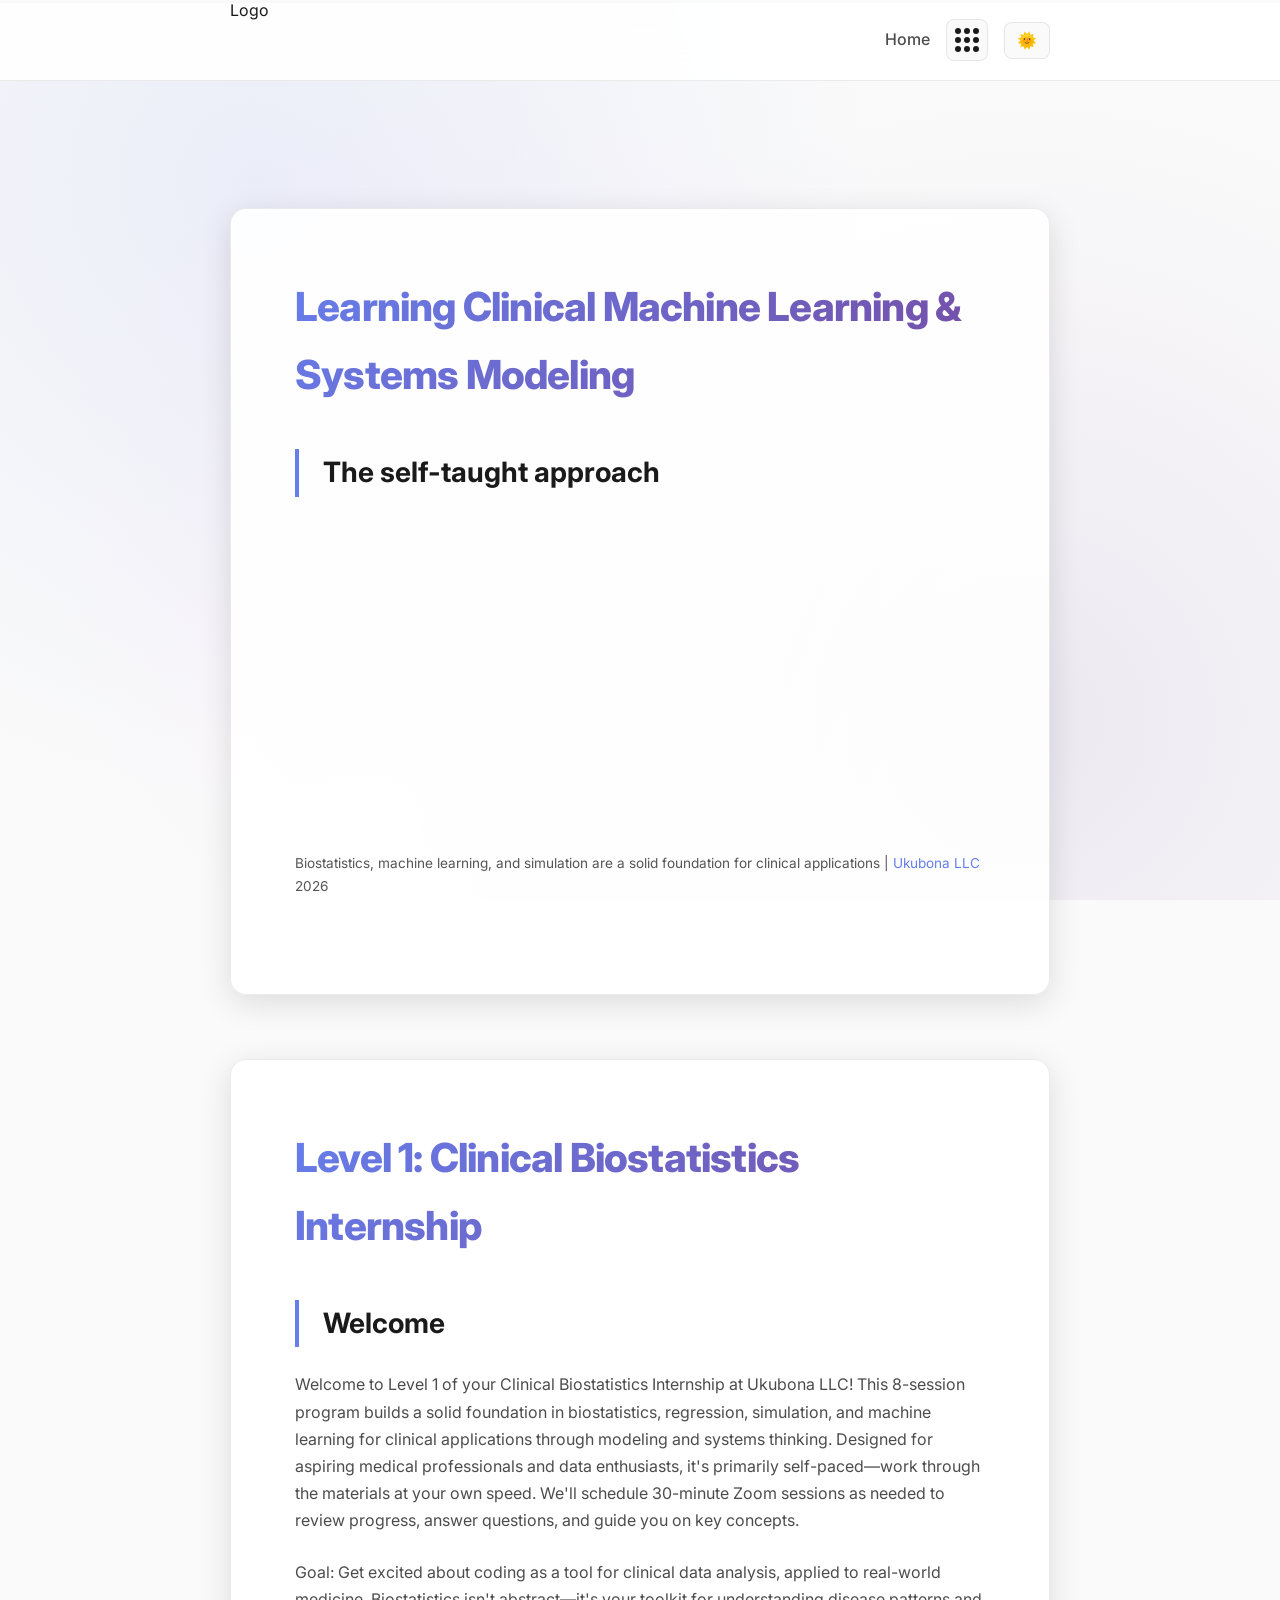
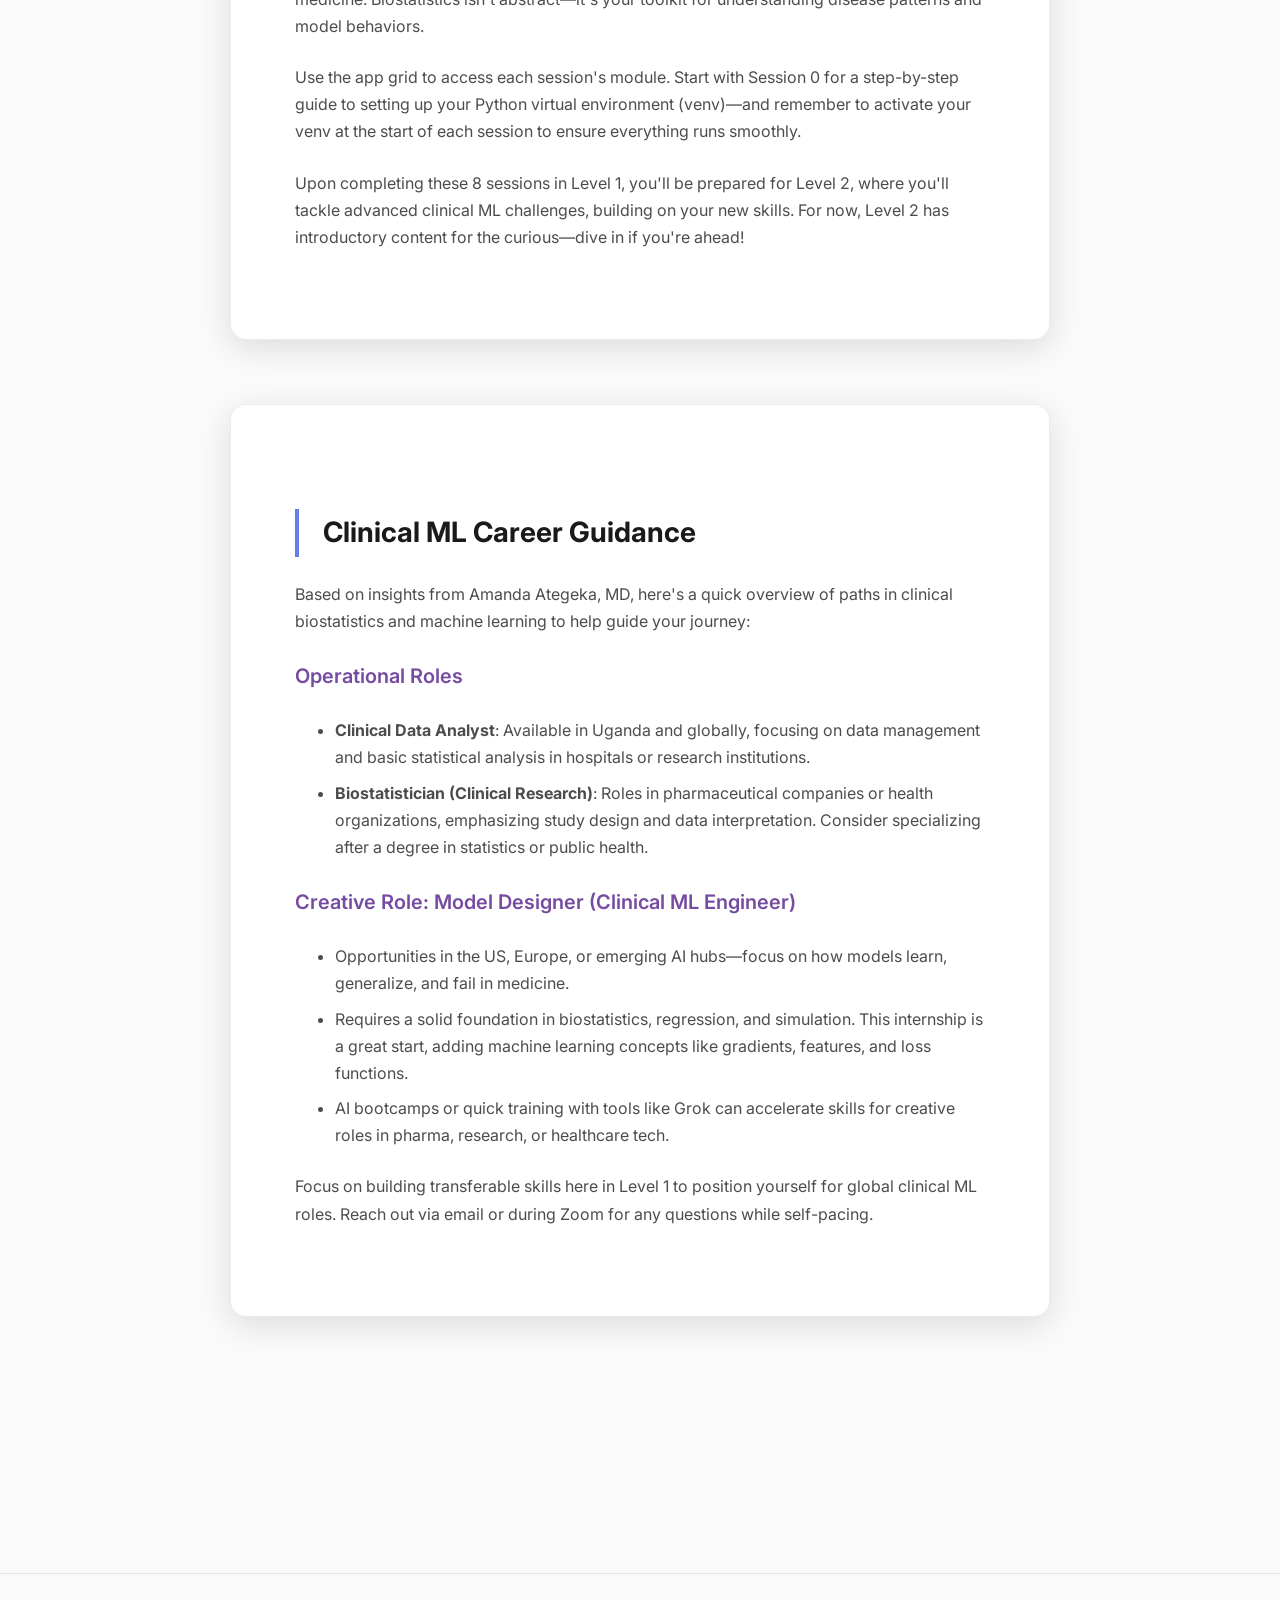
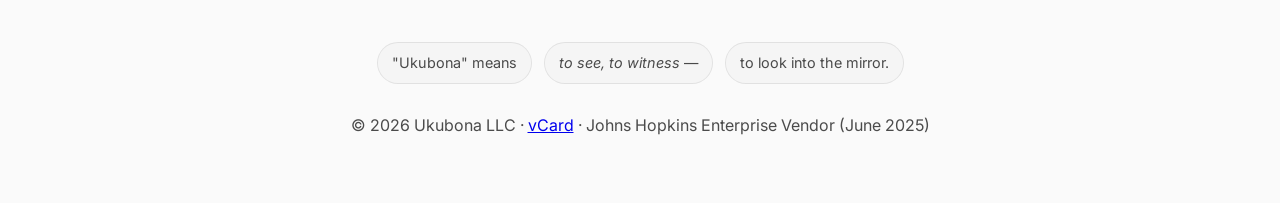
==== index.html @ 727748ad "machine learning & systems modeling" ====
<!DOCTYPE html>
<html lang="en" data-theme="dark">
<head>
  <meta charset="UTF-8">
  <meta name="viewport" content="width=device-width, initial-scale=1">
  <title>Ukubona LLC: Level 1 - Clinical Biostatistics Internship</title>
  <meta name="description" content="Level 1 of the Clinical Biostatistics Internship at Ukubona LLC.">
  <link rel="canonical" href="https://ukubona-llc.github.io/">
  <meta name="robots" content="index,follow">
  <meta name="color-scheme" content="dark light">
  <meta name="theme-color" content="#0a0a0f">

  <!-- Open Graph / Twitter -->
  <meta property="og:site_name" content="Ukubona LLC">
  <meta property="og:title" content="Ukubona LLC: Level 1 - Clinical Biostatistics Internship">
  <meta property="og:description" content="Level 1 of the Clinical Biostatistics Internship at Ukubona LLC.">
  <meta property="og:type" content="website">
  <meta property="og:url" content="https://ukubona-llc.github.io/">
  <meta property="og:image" content="https://abikesa.github.io/logos/assets/ukubona-light.png">
  <meta property="og:image:width" content="1200">
  <meta property="og:image:height" content="630">
  <meta name="twitter:card" content="summary_large_image">
  <meta name="twitter:title" content="Ukubona LLC: Level 1 - Clinical Biostatistics Internship">
  <meta name="twitter:description" content="Level 1 of the Clinical Biostatistics Internship at Ukubona LLC.">
  <meta name="twitter:image" content="https://abikesa.github.io/logos/assets/ukubona-light.png">

  <!-- Icons / assets -->
  <link rel="icon" href="https://abikesa.github.io/favicon/assets/favicon-light.ico" type="image/x-icon">
  <link rel="icon" href="https://abikesa.github.io/favicon/assets/favicon-light.ico" media="(prefers-color-scheme: light)">
  <link rel="icon" href="https://abikesa.github.io/favicon/assets/favicon-dark.ico" media="(prefers-color-scheme: dark)">
  <link rel="preload" href="https://abikesa.github.io/logos/assets/ukubona-light.png" as="image">
  <link rel="preload" href="https://abikesa.github.io/logos/assets/ukubona-dark.png" as="image">

  <!-- Perf: preconnect fonts -->
  <link rel="preconnect" href="https://fonts.googleapis.com" crossorigin>
  <link rel="preconnect" href="https://fonts.gstatic.com" crossorigin>

  <!-- CSS -->
  <link href="https://fonts.googleapis.com/css2?family=Inter:wght@300;400;500;600;700;800;900&display=swap" rel="stylesheet">
  <link rel="stylesheet" href="sessions/css/index.css">
  <script id="MathJax-script" defer
     src="https://cdn.jsdelivr.net/npm/mathjax@3/es5/tex-mml-chtml.js">
  </script>
</head>
<body>
  <div class="scroll-indicator"><div class="scroll-progress"></div></div>
  <div class="bg-pattern"></div>
  <header class="header">
    <div class="nav-container wrap-max">
      <img src="https://abikesa.github.io/logos/assets/ukubona-dark.png"
           alt="Ukubona LLC Logo"
           id="logo"
           class="logo" />
      <div class="top-right">
        <ul class="nav-links">
          <li><a href="https://ukb-dt.github.io/invariance/" class="nav-link" data-nav="home">Home</a></li>
        </ul>
        <button class="menu-icon" id="menuIcon" role="button" aria-label="Open navigation menu" aria-expanded="false">
          <div></div><div></div><div></div>
          <div></div><div></div><div></div>
          <div></div><div></div><div></div>
        </button>
        <button id="toggle-theme" aria-label="Toggle theme">🌙</button>
      </div>
    </div>
    <div class="app-grid wrap-max" id="gridMenu" aria-hidden="true">
      <a href="sessions/html/session0.html"><div class="icon-box">⚙️</div>Session 0</a>
      <a href="sessions/html/session1.html"><div class="icon-box">1️⃣</div>Session 1</a>
      <a href="sessions/html/session2.html"><div class="icon-box">2️⃣</div>Session 2</a>
      <a href="sessions/html/session3.html"><div class="icon-box">3️⃣</div>Session 3</a>
      <a href="sessions/html/session4.html"><div class="icon-box">4️⃣</div>Session 4</a>
      <a href="sessions/html/session5.html"><div class="icon-box">5️⃣</div>Session 5</a>
      <a href="sessions/html/session6.html"><div class="icon-box">6️⃣</div>Session 6</a>
      <a href="sessions/html/session7.html"><div class="icon-box">7️⃣</div>Session 7</a>
      <a href="sessions/html/session8.html"><div class="icon-box">8️⃣</div>Session 8</a>
      <a href="sessions/level2/session1/sub1.html"><div class="icon-box">📊</div>Level 2</a>
    </div>
  </header>
  <main class="page wrap-max">
    <!-- Overview -->
  
          <section class="card">
                  <h1>Learning Clinical Machine Learning & Systems Modeling</h1>
                  <h2>The self-taught approach</h2>
            <div style="display: flex; gap: 2rem; flex-wrap: wrap; margin: 2rem 0;">
              <figure style="display: flex; flex-direction: column; flex: 1; min-width: 300px;">
                <iframe
                  width="100%"
                  height="315"
                  src="https://www.youtube.com/embed/RRPntlavWQ4"
                  title="YouTube video player"
                  frameborder="0"      
                  allow="accelerometer; autoplay; clipboard-write; encrypted-media; gyroscope; picture-in-picture"
                  allowfullscreen>
                </iframe>
                <figcaption style="margin-top: 0.5rem; font-size: 0.85em; color: #555; text-align: left;">
                  Biostatistics, machine learning, and simulation are a solid foundation for clinical applications | <a href="https://ukubona-llc.github.io/">Ukubona LLC</a> 2026
                </figcaption>
              </figure>      
            </div>
          </section>


    <section class="card">
      <h1>Level 1: Clinical Biostatistics Internship</h1>
      <h2>Welcome</h2>
      <p>Welcome to Level 1 of your Clinical Biostatistics Internship at Ukubona LLC! This 8-session program builds a solid foundation in biostatistics, regression, simulation, and machine learning for clinical applications through modeling and systems thinking. Designed for aspiring medical professionals and data enthusiasts, it's primarily self-paced—work through the materials at your own speed. We'll schedule 30-minute Zoom sessions as needed to review progress, answer questions, and guide you on key concepts.</p>
      <p>Goal: Get excited about coding as a tool for clinical data analysis, applied to real-world medicine. Biostatistics isn't abstract—it's your toolkit for understanding disease patterns and model behaviors.</p>
      <p>Use the app grid to access each session's module. Start with Session 0 for a step-by-step guide to setting up your Python virtual environment (venv)—and remember to activate your venv at the start of each session to ensure everything runs smoothly.</p>
      <p>Upon completing these 8 sessions in Level 1, you'll be prepared for Level 2, where you'll tackle advanced clinical ML challenges, building on your new skills. For now, Level 2 has introductory content for the curious—dive in if you're ahead!</p>
    </section>
    <!-- Career Guidance -->
    <section class="card">
      <h2>Clinical ML Career Guidance</h2>
      <p>Based on insights from Amanda Ategeka, MD, here's a quick overview of paths in clinical biostatistics and machine learning to help guide your journey:</p>
      <h3>Operational Roles</h3>
      <ul>
        <li><strong>Clinical Data Analyst</strong>: Available in Uganda and globally, focusing on data management and basic statistical analysis in hospitals or research institutions.</li>
        <li><strong>Biostatistician (Clinical Research)</strong>: Roles in pharmaceutical companies or health organizations, emphasizing study design and data interpretation. Consider specializing after a degree in statistics or public health.</li>
      </ul>
      <h3>Creative Role: Model Designer (Clinical ML Engineer)</h3>
      <ul>
        <li>Opportunities in the US, Europe, or emerging AI hubs—focus on how models learn, generalize, and fail in medicine.</li>
        <li>Requires a solid foundation in biostatistics, regression, and simulation. This internship is a great start, adding machine learning concepts like gradients, features, and loss functions.</li>
        <li>AI bootcamps or quick training with tools like Grok can accelerate skills for creative roles in pharma, research, or healthcare tech.</li>
      </ul>
      <p>Focus on building transferable skills here in Level 1 to position yourself for global clinical ML roles. Reach out via email or during Zoom for any questions while self-pacing.</p>
    </section>
  </main>
  <footer class="footer">
    <div class="wrap-max footer-wrap">
      <div class="footer-chorus" aria-label="Ukubona chorus">
        <span class="chip">"Ukubona" means</span>
        <span class="chip"><em>to see, to witness</em> —</span>
        <span class="chip">to look into the mirror.</span>
      </div>
      <div class="footer-extra" hidden></div>
      <div class="footer-footnote" aria-live="polite"></div>
      <div class="footer-micro" style="margin-top:12px">
        <p>© 2026 Ukubona LLC · <a href="/assets/files/ukubona.vcf" download>vCard</a> · Johns Hopkins Enterprise Vendor (June 2025)</p>
      </div>
    </div>
  </footer>
  <script src="sessions/js/index.js"></script>
</body>
</html>
---- sessions/css/index.css ----
:root{
        --primary-gradient: linear-gradient(135deg, #667eea 0%, #764ba2 100%);
        --secondary-gradient: linear-gradient(135deg, #f093fb 0%, #f5576c 100%);
        --accent-blue: #667eea;
        --accent-purple: #764ba2;
   
        --dark-bg:#0a0a0f;
        --dark-surface:rgba(15,15,25,.8);
        --dark-glass:rgba(255,255,255,.05);
        --dark-border:rgba(255,255,255,.1);
        --dark-text:#ffffff;
        --dark-text-secondary:rgba(255,255,255,.7);
        --light-bg:#fafafa;
        --light-surface:rgba(255,255,255,.9);
        --light-glass:rgba(0,0,0,.02);
        --light-border:rgba(0,0,0,.08);
        --light-text:#1a1a1a;
        --light-text-secondary:rgba(0,0,0,.7);
        --blur: 20px;
        --radius: 16px;
        --shadow: 0 8px 32px rgba(0,0,0,.12);
        --transition: all .3s cubic-bezier(.4,0,.2,1);
        --header-h: 80px;
        --logo-size: 140px;
        --logo-spin-duration: 60s;
   
        /* Spacing scale */
        --space-xs: 0.5rem;
        --space-sm: 1rem;
        --space-md: 1.5rem;
        --space-lg: 2.5rem;
        --space-xl: 4rem;
        --space-2xl: 6rem;
    }
    [data-theme="light"]{
        --bg:var(--light-bg);
        --surface:var(--light-surface);
        --glass:var(--light-glass);
        --border:var(--light-border);
        --text:var(--light-text);
        --text-secondary:var(--light-text-secondary);
    }
    [data-theme="dark"]{
        --bg:var(--dark-bg);
        --surface:var(--dark-surface);
        --glass:var(--dark-glass);
        --border:var(--dark-border);
        --text:var(--dark-text);
        --text-secondary:var(--dark-text-secondary);
    }
    *{box-sizing:border-box; margin:0; padding:0;}
    html,body{height:100%}
    body{
        margin:0;
        font-family:'Inter',system-ui,-apple-system,Segoe UI,Roboto,Arial,sans-serif;
        background:var(--bg);
        color:var(--text);
        line-height:1.7;
        overflow-x:hidden;
        transition:var(--transition);
        font-size: 16px;
    }
    .wrap-max{
        max-width:900px;
        margin:0 auto;
        padding:0 var(--space-lg);
    }
    .bg-pattern{position:fixed;inset:0;z-index:-2;background:var(--bg)}
    .bg-pattern::before{
        content:''; position:absolute; inset:0;
        background:
        radial-gradient(circle at 20% 20%, rgba(102,126,234,.10) 0%, transparent 50%),
        radial-gradient(circle at 80% 80%, rgba(118,75,162,.10) 0%, transparent 50%),
        radial-gradient(circle at 40% 60%, rgba(240,147,251,.08) 0%, transparent 50%);
        animation:bgFloat 20s ease-in-out infinite;
    }
    @keyframes bgFloat{
        0%,100%{transform:translate(0,0) rotate(0deg)}
        33%{transform:translate(-20px,-20px) rotate(1deg)}
        66%{transform:translate(20px,-10px) rotate(-1deg)}
    }
    .scroll-indicator{position:fixed;top:0;left:0;width:100%;height:3px;z-index:1000;background:var(--glass)}
    .scroll-progress{height:100%;width:0%;background:var(--primary-gradient);transition:width .3s ease}
    /* HEADER */
    .header{
        position:fixed;top:0;left:0;width:100%;z-index:100;
        backdrop-filter: blur(var(--blur)); -webkit-backdrop-filter: blur(var(--blur));
        background:var(--surface); border-bottom:1px solid var(--border); min-height:var(--header-h);
    }
    .nav-container{height:var(--header-h); display:flex; align-items:center; justify-content:space-between}
    #logo.logo{
        width:var(--logo-size); height:var(--logo-size); object-fit:contain;
        transform-origin:center center; animation:spin var(--logo-spin-duration) linear infinite;
        display: block;
    }
    @keyframes spin{ to{ transform:rotate(360deg) } }
    .nav-links{display:flex;list-style:none;gap:2rem;margin:0;padding:0}
    .nav-link{
        color:var(--text-secondary);
        text-decoration:none;
        font-weight:500;
        transition:var(--transition);
        position:relative;
    }
    .nav-link::after{
        content:'';position:absolute;bottom:-4px;left:0;width:0;height:2px;
        background:var(--primary-gradient);transition:width .3s ease;
    }
    .nav-link:hover{color:var(--text)}
    .nav-link:hover::after{width:100%}
    .top-right{display:flex;align-items:center;gap:1rem}
    .menu-icon{
        display:grid;grid-template-columns:repeat(3,6px);gap:3px;padding:8px;
        background:var(--glass);border:1px solid var(--border);
        border-radius:8px;cursor:pointer;transition:var(--transition);
    }
    .menu-icon div{width:6px;height:6px;background:var(--text);border-radius:50%;transition:var(--transition)}
    .menu-icon:hover{background:var(--primary-gradient);transform:scale(1.05)}
    .menu-icon:hover div{background:white}
    #toggle-theme{
        padding:8px 12px;background:var(--glass);border:1px solid var(--border);
        border-radius:8px;cursor:pointer;font-size:16px;transition:var(--transition);
    }
    #toggle-theme:hover{background:var(--secondary-gradient);color:#fff;transform:scale(1.05)}
    .app-grid{
        position:fixed;top:calc(var(--header-h) + 8px);right:2rem;display:grid;grid-template-columns:repeat(3,1fr);
        gap:1rem;padding:1rem;background:var(--surface);backdrop-filter:blur(var(--blur));-webkit-backdrop-filter:blur(var(--blur));
        border:1px solid var(--border);border-radius:var(--radius);box-shadow:var(--shadow);
        opacity:0;visibility:hidden;transform:translateY(-10px) scale(.95);transition:var(--transition);min-width:300px;
        z-index: 1000;
       
        /* === THE FIX === */
        max-height: 80dvh; /* Takes ~80% of screen height */
        overflow-y: auto; /* Scroll inside the menu when needed */
        overscroll-behavior: contain; /* Don't let menu scroll affect page */
    }
    .app-grid.active{opacity:1;visibility:visible;transform:translateY(0) scale(1)}
    .app-grid a{
        display:flex;flex-direction:column;align-items:center;gap:.5rem;padding:1rem;text-decoration:none;color:var(--text);
        background:var(--glass);border:1px solid var(--border);border-radius:12px;transition:var(--transition);font-size:14px;font-weight:500;
    }
    .app-grid a:hover{background:var(--primary-gradient);color:#fff;transform:translateY(-2px);box-shadow:0 8px 25px rgba(102,126,234,.3)}
    .icon-box{font-size:24px;width:48px;height:48px;display:flex;align-items:center;justify-content:center;background:var(--glass);border-radius:12px;transition:var(--transition)}
    /* Nice subtle scrollbar for the app grid */
    .app-grid::-webkit-scrollbar {
        width: 8px;
    }
    .app-grid::-webkit-scrollbar-track {
        background: transparent;
    }
    .app-grid::-webkit-scrollbar-thumb {
        background: rgba(255,255,255,0.2);
        border-radius: 4px;
    }
    .app-grid::-webkit-scrollbar-thumb:hover {
        background: rgba(255,255,255,0.4);
    }
    /* MAIN CONTENT */
    .page{
        padding-top:calc(var(--header-h) + var(--space-xl));
        padding-bottom:var(--space-2xl);
    }
   
    .card{
        background:var(--surface);
        border:1px solid var(--border);
        border-radius:var(--radius);
        padding:var(--space-xl);
        margin:var(--space-xl) 0;
        box-shadow:var(--shadow);
    }
    /* Typography */
    .card h1{
        font-size:2.5rem;
        font-weight:800;
        margin-bottom:var(--space-lg);
        background:var(--primary-gradient);
        -webkit-background-clip:text;
        -webkit-text-fill-color:transparent;
        background-clip:text;
        letter-spacing:-0.02em;
    }
   
    .card h2{
        font-size:1.75rem;
        font-weight:700;
        margin-top:var(--space-lg);
        margin-bottom:var(--space-md);
        color:var(--text);
        border-left:4px solid var(--accent-blue);
        padding-left:var(--space-md);
    }
   
    .card h3{
        font-size:1.25rem;
        font-weight:600;
        margin-top:var(--space-md);
        margin-bottom:var(--space-sm);
        color:var(--accent-purple);
    }
   
    .card p{
        margin-bottom:var(--space-md);
        color:var(--text-secondary);
    }
   
    .card ul, .card ol{
        margin:var(--space-md) 0;
        padding-left:var(--space-lg);
    }
   
    .card li{
        margin-bottom:var(--space-xs);
        color:var(--text-secondary);
    }
   
    .card a{
        color:var(--accent-blue);
        text-decoration:none;
        border-bottom:1px solid transparent;
        transition:var(--transition);
    }
    .card a:hover{
        border-bottom-color:var(--accent-blue);
    }
   
    .card hr{
        border:none;
        height:1px;
        background:var(--border);
        margin:var(--space-lg) 0;
    }
   
    .card blockquote{
        border-left:4px solid var(--accent-purple);
        padding-left:var(--space-md);
        margin:var(--space-lg) 0;
        font-style:italic;
        color:var(--text-secondary);
    }
   
    .card pre{
        background:var(--glass);
        border:1px solid var(--border);
        border-radius:8px;
        padding:var(--space-md);
        overflow-x:auto;
        margin:var(--space-md) 0;
    }
   
    .card code{
        font-family:'SF Mono',Monaco,Consolas,monospace;
        font-size:0.9em;
        background:var(--glass);
        padding:2px 6px;
        border-radius:4px;
    }
    /* KPI badges */
    .kpis{display:flex;flex-wrap:wrap;gap:var(--space-xs);margin:var(--space-md) 0}
    .kpi{
        background:var(--primary-gradient);
        color:#fff;
        padding:6px 12px;
        border-radius:999px;
        font-size:0.875rem;
        font-weight:500;
    }
    /* Tables */
    table {
        width: 100%;
        border-collapse: collapse;
        margin: var(--space-lg) 0;
        border: 1px solid var(--border);
        border-radius:var(--radius);
        overflow:hidden;
        background:var(--glass);
    }
    th, td {
        border: 1px solid var(--border);
        padding: var(--space-md);
        text-align: left;
    }
    th {
        background: rgba(102,126,234,0.15);
        font-weight:600;
        color:var(--text);
    }
    td{
        color:var(--text-secondary);
    }
    table a {
        color: var(--accent-blue);
        text-decoration: none;
        border-bottom:1px solid transparent;
        transition:var(--transition);
    }
    table a:hover {
        border-bottom-color:var(--accent-blue);
    }
    /* Video container */
    .video-container{
        position:relative;
        width:100%;
        padding-bottom:56.25%;
        margin:var(--space-lg) 0;
        border-radius:var(--radius);
        overflow:hidden;
        background:var(--glass);
        border:1px solid var(--border);
    }
    .video-container iframe{
        position:absolute;
        top:0;left:0;
        width:100%;height:100%;
    }
    /* Details/accordion */
    details{
        border:1px dashed var(--border);
        border-radius:12px;
        padding:var(--space-md);
        margin:var(--space-md) 0;
        background:var(--glass);
    }
    details>summary{
        cursor:pointer;
        color:#97d7ff;
        font-weight:600;
        list-style:none;
        padding:var(--space-sm);
    }
    details[open]{
        border-style:solid;
        border-color:var(--accent-blue);
    }
    /* Grid layouts */
    .grid{display:grid;gap:var(--space-md)}
    .two{grid-template-columns:1fr 1fr}
   
    /* Image gallery */
    .image-gallery{
        display:flex;
        flex-wrap:wrap;
        gap:var(--space-md);
        justify-content:center;
        margin:var(--space-lg) 0;
    }
    .image-gallery img{
        flex:1 1 300px;
        max-width:30%;
        height:auto;
        object-fit:cover;
        border-radius:var(--radius);
        border:1px solid var(--border);
        transition:var(--transition);
    }
    .image-gallery img:hover{
        transform:translateY(-4px);
        box-shadow:0 12px 40px rgba(102,126,234,.3);
    }
    /* FOOTER */
    .footer{
        border-top:1px solid var(--border);
        margin-top:var(--space-2xl);
        padding:var(--space-xl) 0;
        text-align:center;
        color:var(--text-secondary);
    }
    .footer-chorus{
        margin-bottom:var(--space-md);
    }
    .footer .chip{
        display:inline-block;
        padding:8px 14px;
        border:1px solid var(--border);
        border-radius:9999px;
        margin:4px;
        background:var(--glass);
        font-size:0.9rem;
    }
    /* Responsive */
    @media (max-width:768px){
        .wrap-max{padding:0 var(--space-md)}
        .nav-links{display:none}
        .app-grid{
        right:1rem;left:1rem;
        grid-template-columns:repeat(2,1fr);
        min-width:auto;
       
        /* Same fix on mobile */
        max-height: 80dvh;
        overflow-y: auto;
        overscroll-behavior: contain;
        }
        #logo.logo { width: 100px; height: 100px; }
        .card{padding:var(--space-lg)}
        .card h1{font-size:2rem}
        .card h2{font-size:1.5rem}
        .two{grid-template-columns:1fr}
        .image-gallery img{max-width:100%}
        th, td{padding:var(--space-sm);font-size:0.9rem}
    }
   
    /* Force visibility */
    .card, table, th, td {
        opacity: 1 !important;
        visibility: visible !important;
    }
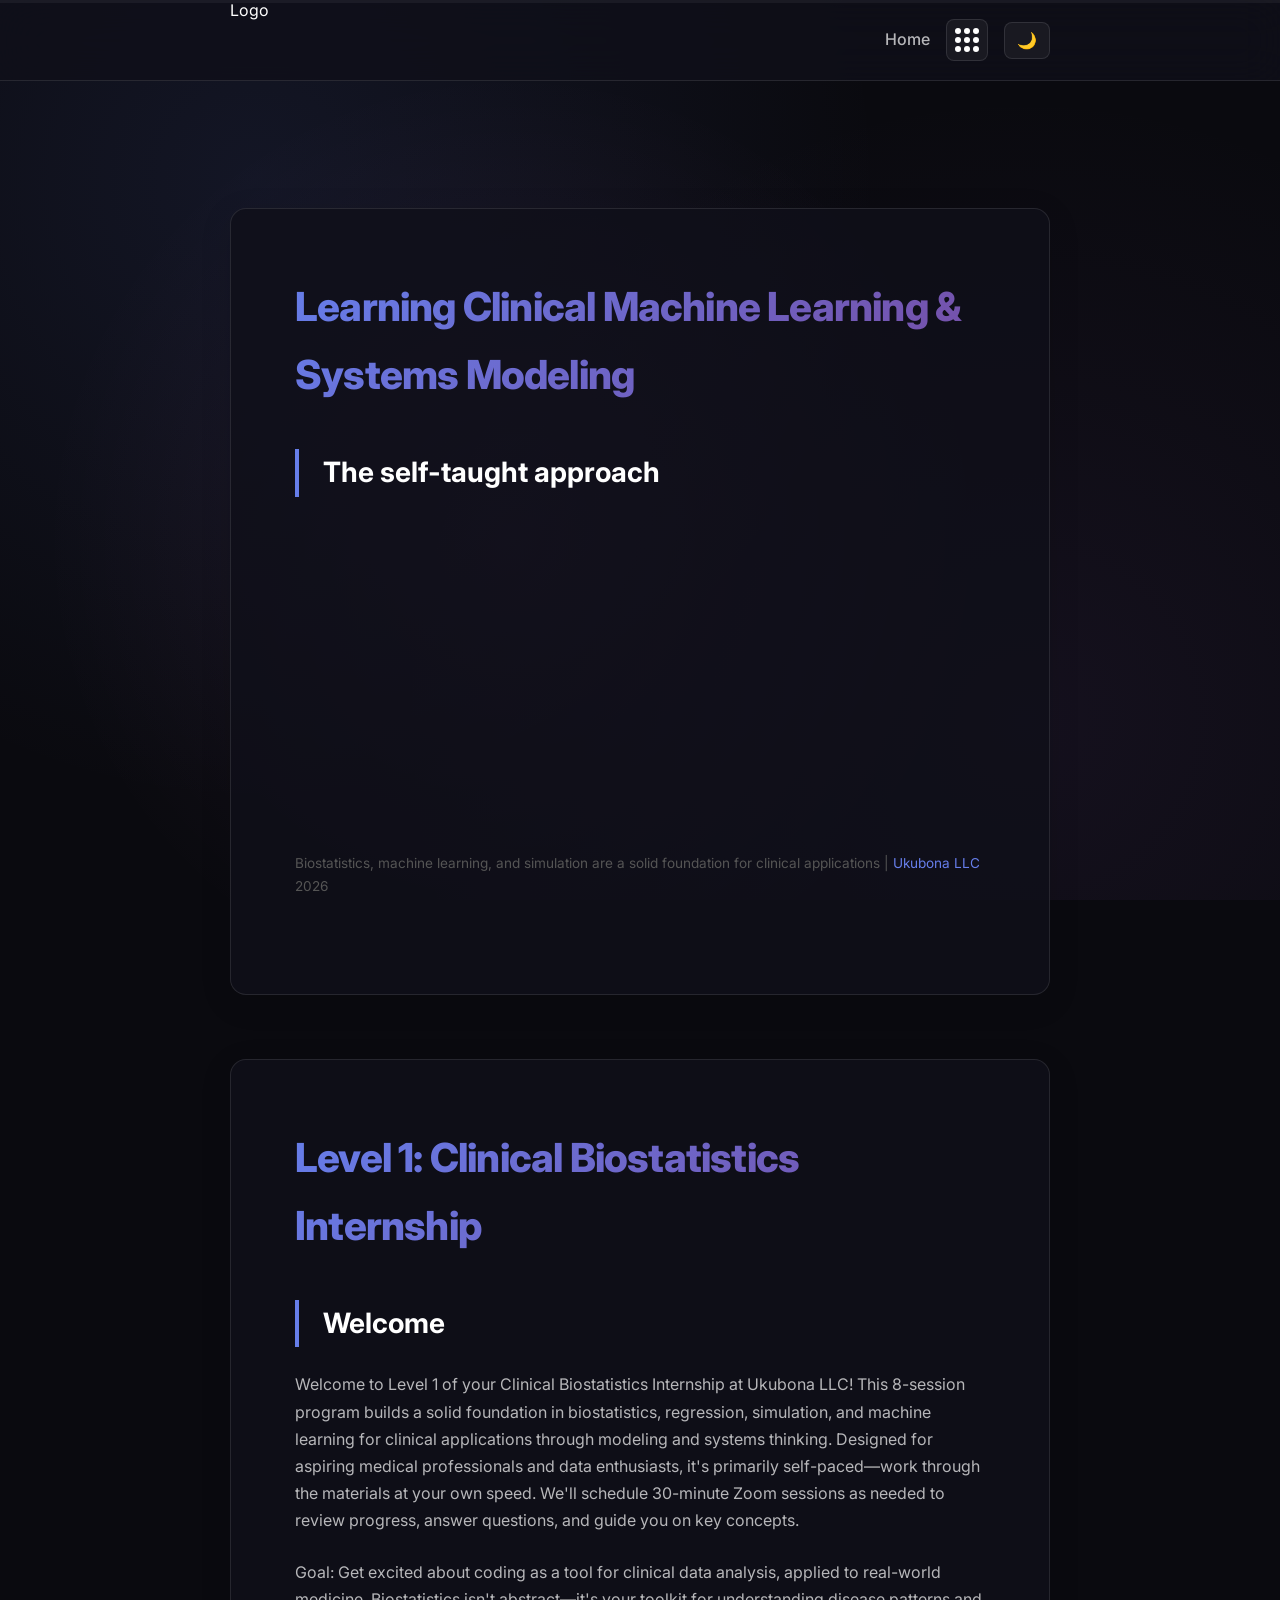
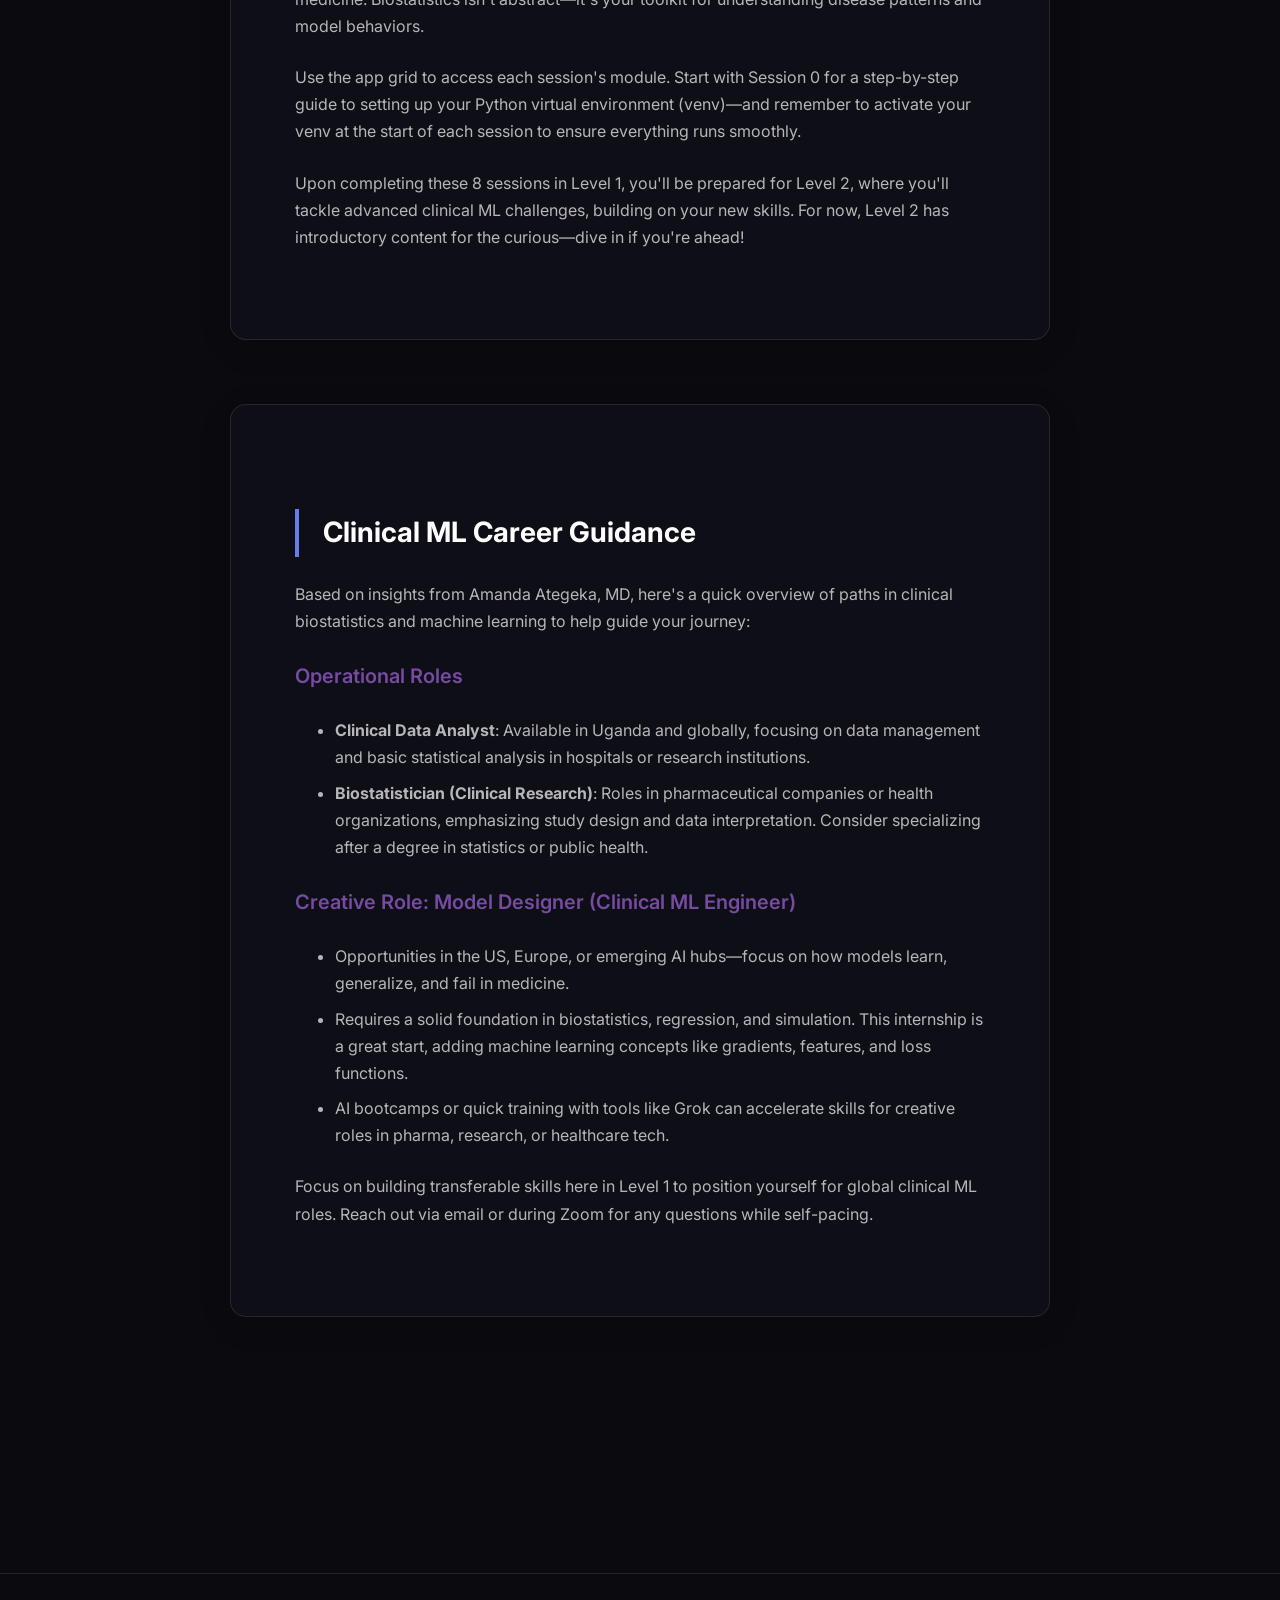
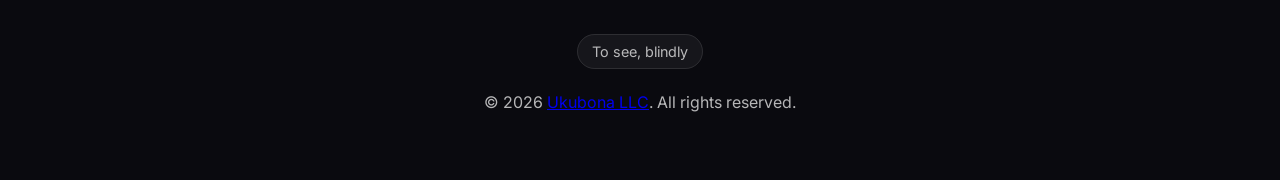
==== commit 05610108: "shared.js" ====
--- a/index.html
+++ b/index.html
@@ -127,20 +127,12 @@
       <p>Focus on building transferable skills here in Level 1 to position yourself for global clinical ML roles. Reach out via email or during Zoom for any questions while self-pacing.</p>
     </section>
   </main>
-  <footer class="footer">
-    <div class="wrap-max footer-wrap">
-      <div class="footer-chorus" aria-label="Ukubona chorus">
-        <span class="chip">"Ukubona" means</span>
-        <span class="chip"><em>to see, to witness</em> —</span>
-        <span class="chip">to look into the mirror.</span>
-      </div>
-      <div class="footer-extra" hidden></div>
-      <div class="footer-footnote" aria-live="polite"></div>
-      <div class="footer-micro" style="margin-top:12px">
-        <p>© 2026 Ukubona LLC · <a href="/assets/files/ukubona.vcf" download>vCard</a> · Johns Hopkins Enterprise Vendor (June 2025)</p>
-      </div>
-    </div>
-  </footer>
-  <script src="sessions/js/index.js"></script>
-</body>
+  <!-- Centralized footer fetch -->
+  <div id="footer-placeholder"></div>
+
+
+  <!-- /ukhona/.. isn't hardcoded -->
+  <script src="https://cdnjs.cloudflare.com/ajax/libs/feather-icons/4.29.0/feather.min.js"></script>
+  <script src="sessions/js/shared.js"></script>
+</body> 
 </html>
